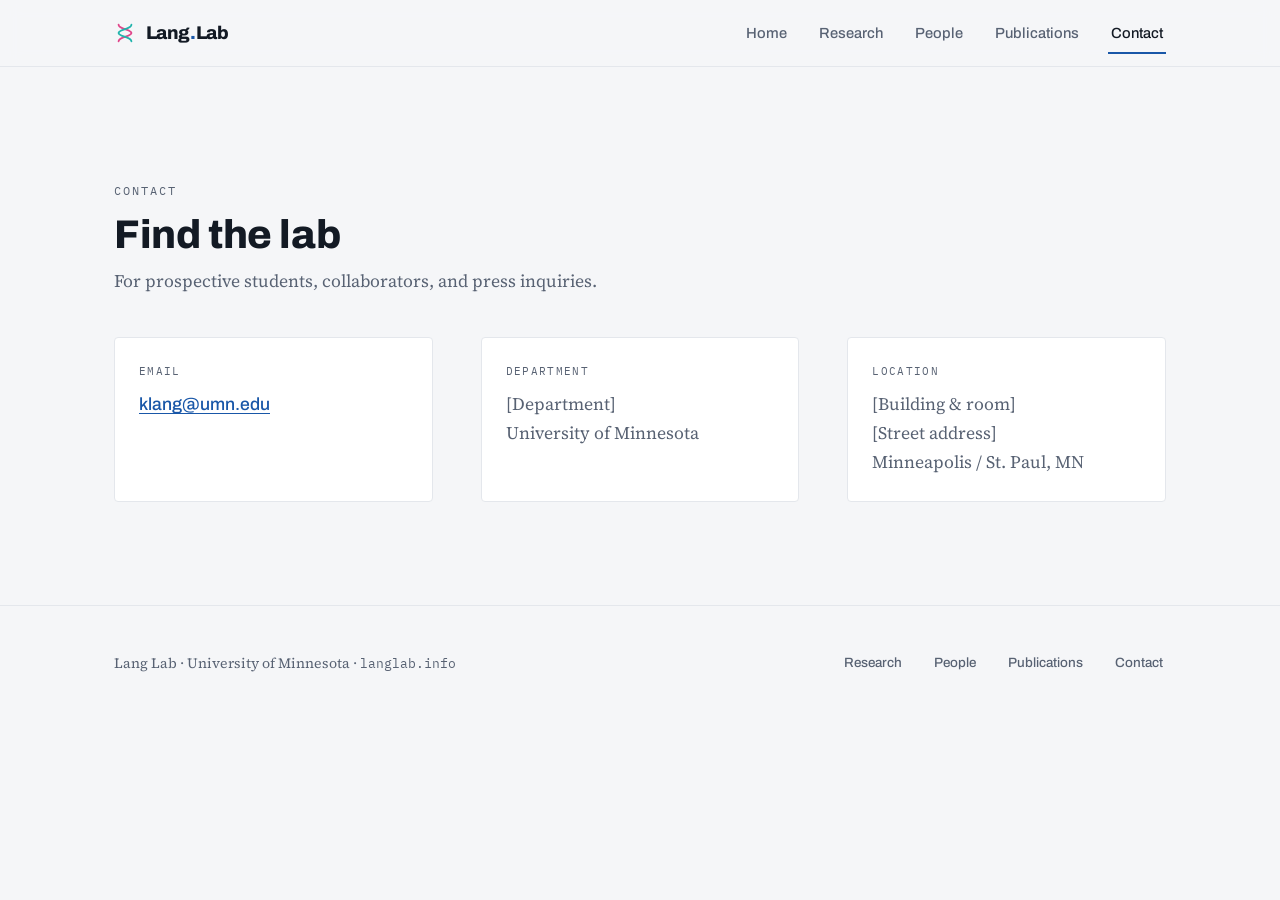
==== contact.html @ 55b40284 "Initial Lang Lab site" ====
<!DOCTYPE html>
<html lang="en">
<head>
<meta charset="UTF-8">
<meta name="viewport" content="width=device-width, initial-scale=1">
<title>Contact — Lang Lab</title>
<meta name="description" content="Contact the Lang Lab at the University of Minnesota.">
<link rel="preconnect" href="https://fonts.googleapis.com">
<link rel="preconnect" href="https://fonts.gstatic.com" crossorigin>
<link href="https://fonts.googleapis.com/css2?family=Archivo:wght@400;500;600;700&family=Archivo+Expanded:wght@700;800&family=Source+Serif+4:opsz,wght@8..60,400;8..60,600&family=IBM+Plex+Mono:wght@400;500&display=swap" rel="stylesheet">
<link rel="stylesheet" href="styles.css">
</head>
<body>

<header class="site-head">
  <div class="wrap">
    <a class="brand" href="index.html" aria-label="Lang Lab home">
      <svg class="mark" viewBox="0 0 24 24" fill="none" aria-hidden="true">
        <path d="M5 3c0 5 14 5 14 9s-14 4-14 9" stroke="#E0468A" stroke-width="2" stroke-linecap="round"/>
        <path d="M19 3c0 5-14 5-14 9s14 4 14 9" stroke="#21B4AC" stroke-width="2" stroke-linecap="round"/>
      </svg>
      <span class="name">Lang<span>.</span>Lab</span>
    </a>
    <button class="nav-toggle" aria-label="Menu" aria-expanded="false" aria-controls="nav">
      <svg width="20" height="20" viewBox="0 0 20 20" fill="none"><path d="M3 6h14M3 10h14M3 14h14" stroke="currentColor" stroke-width="1.8" stroke-linecap="round"/></svg>
    </button>
    <nav class="nav" id="nav">
      <a href="index.html">Home</a>
      <a href="research.html">Research</a>
      <a href="people.html">People</a>
      <a href="publications.html">Publications</a>
      <a href="contact.html" aria-current="page">Contact</a>
    </nav>
  </div>
</header>

<main>
  <section class="section">
    <div class="wrap">
      <div class="sec-head">
        <p class="eyebrow">Contact</p>
        <h2>Find the lab</h2>
        <p>For prospective students, collaborators, and press inquiries.</p>
      </div>
      <div class="contact-grid">
        <div class="contact-card">
          <p class="label">Email</p>
          <a class="email" data-u="klang" data-d="umn.edu" data-show="address">klang [at] umn.edu</a>
        </div>
        <div class="contact-card">
          <p class="label">Department</p>
          <p style="margin:0;color:var(--slate);">[Department]<br>University of Minnesota</p>
        </div>
        <div class="contact-card">
          <p class="label">Location</p>
          <p style="margin:0;color:var(--slate);">[Building &amp; room]<br>[Street address]<br>Minneapolis / St. Paul, MN</p>
        </div>
      </div>
    </div>
  </section>
</main>

<footer class="site-foot">
  <div class="wrap">
    <div>Lang Lab · University of Minnesota · <span style="font-family:var(--mono);font-size:0.82rem;">langlab.info</span></div>
    <nav class="nav">
      <a href="research.html">Research</a>
      <a href="people.html">People</a>
      <a href="publications.html">Publications</a>
      <a href="contact.html">Contact</a>
    </nav>
  </div>
</footer>

<script src="assets/site.js"></script>
</body>
</html>
---- styles.css ----
/* =========================================================================
   Lang Lab — shared stylesheet
   Design system lives at the top. Want a different look? Most of it can be
   changed by editing the tokens in :root below (colors, fonts, spacing).
   ========================================================================= */

:root {
  /* ---- Palette ---------------------------------------------------------
     Grounded in two-channel fluorescence microscopy: a cool "assay blue"
     (DNA stain) for structure, plus a magenta + cyan channel pair used only
     in the signature merge motif. */
  --paper:      #F5F6F8;  /* page background, cool off-white */
  --card:       #FFFFFF;  /* raised surfaces */
  --ink:        #131A24;  /* primary text, cool near-black */
  --slate:      #586273;  /* secondary text */
  --slate-2:    #8A93A1;  /* tertiary / captions */
  --line:       #E4E7EC;  /* hairline borders */
  --accent:     #1957A8;  /* assay blue — links, active states */
  --accent-ink: #0F3E7D;  /* darker accent for hover */
  --chan-mag:   #E0468A;  /* fluorescence channel A */
  --chan-cyan:  #21B4AC;  /* fluorescence channel B */
  --field:      #0B0F16;  /* dark microscope-field chip */

  /* ---- Type ------------------------------------------------------------ */
  --display: "Archivo Expanded", "Archivo", system-ui, sans-serif;
  --sans:    "Archivo", system-ui, -apple-system, sans-serif;
  --serif:   "Source Serif 4", Georgia, "Times New Roman", serif;
  --mono:    "IBM Plex Mono", ui-monospace, "SF Mono", monospace;

  /* ---- Rhythm ----------------------------------------------------------- */
  --measure: 68ch;
  --gap: clamp(1.5rem, 4vw, 3rem);
  --pad-x: clamp(1.25rem, 5vw, 5rem);
  --radius: 4px;
}

/* ---- Reset / base -------------------------------------------------------- */
*, *::before, *::after { box-sizing: border-box; }
html { -webkit-text-size-adjust: 100%; scroll-behavior: smooth; }
@media (prefers-reduced-motion: reduce) {
  html { scroll-behavior: auto; }
  *, *::before, *::after { animation-duration: .001ms !important; animation-iteration-count: 1 !important; transition-duration: .001ms !important; }
}

body {
  margin: 0;
  background: var(--paper);
  color: var(--ink);
  font-family: var(--serif);
  font-size: clamp(1rem, 0.96rem + 0.2vw, 1.1rem);
  line-height: 1.65;
  -webkit-font-smoothing: antialiased;
  text-rendering: optimizeLegibility;
}

h1, h2, h3, h4 { font-family: var(--display); font-weight: 800; line-height: 1.04; letter-spacing: -0.01em; margin: 0; }
p { margin: 0 0 1rem; max-width: var(--measure); }
a { color: var(--accent); text-underline-offset: 3px; text-decoration-thickness: 1px; }
a:hover { color: var(--accent-ink); }
img { max-width: 100%; display: block; }

:focus-visible { outline: 2.5px solid var(--accent); outline-offset: 3px; border-radius: 2px; }

.eyebrow {
  font-family: var(--mono);
  font-size: 0.72rem;
  letter-spacing: 0.18em;
  text-transform: uppercase;
  color: var(--slate);
  margin: 0 0 0.9rem;
}

/* ---- Layout shell -------------------------------------------------------- */
.wrap { width: min(1180px, 100%); margin-inline: auto; padding-inline: var(--pad-x); }
.section { padding-block: clamp(3.5rem, 8vw, 6.5rem); }
.section + .section { border-top: 1px solid var(--line); }

/* ---- Header / nav -------------------------------------------------------- */
.site-head {
  position: sticky; top: 0; z-index: 50;
  background: color-mix(in srgb, var(--paper) 86%, transparent);
  backdrop-filter: saturate(140%) blur(10px);
  border-bottom: 1px solid var(--line);
}
.site-head .wrap { display: flex; align-items: center; justify-content: space-between; gap: 1rem; min-height: 66px; }
.brand { display: flex; align-items: center; gap: 0.6rem; text-decoration: none; color: var(--ink); }
.brand:hover { color: var(--ink); }
.brand .mark { width: 22px; height: 22px; flex: none; }
.brand .name { font-family: var(--display); font-weight: 800; letter-spacing: -0.02em; font-size: 1.15rem; }
.brand .name span { color: var(--accent); }

.nav { display: flex; align-items: center; gap: clamp(0.4rem, 2vw, 1.6rem); }
.nav a {
  font-family: var(--sans); font-weight: 500; font-size: 0.92rem;
  color: var(--slate); text-decoration: none; padding: 0.4rem 0.2rem; position: relative;
}
.nav a:hover { color: var(--ink); }
.nav a[aria-current="page"] { color: var(--ink); }
.nav a[aria-current="page"]::after {
  content: ""; position: absolute; left: 0; right: 0; bottom: -2px; height: 2px; background: var(--accent);
}
.nav-toggle { display: none; }

/* ---- Hero ---------------------------------------------------------------- */
.hero { padding-block: clamp(3rem, 7vw, 5.5rem) clamp(3.5rem, 8vw, 6rem); }
.hero-grid { display: grid; grid-template-columns: 1.15fr 0.85fr; gap: clamp(2rem, 5vw, 4rem); align-items: center; }
.hero h1 {
  font-family: var(--display);
  font-size: clamp(2.3rem, 1.4rem + 4vw, 4.1rem);
  letter-spacing: -0.025em;
  margin-bottom: 1.3rem;
}
.hero h1 em { font-style: normal; color: var(--accent); }
.hero .lede { font-size: clamp(1.1rem, 1.02rem + 0.5vw, 1.3rem); color: var(--slate); max-width: 46ch; }
.hero .cta-row { display: flex; flex-wrap: wrap; gap: 0.8rem; margin-top: 1.8rem; }

/* ---- Microscope-field signature ----------------------------------------- */
.field {
  position: relative; aspect-ratio: 1 / 1; width: 100%; max-width: 380px; margin-inline: auto;
  background: var(--field); border-radius: var(--radius);
  overflow: hidden; box-shadow: 0 24px 50px -28px rgba(11,15,22,0.55);
  border: 1px solid #1d2530;
}
.field .chan { position: absolute; inset: 0; mix-blend-mode: screen; filter: blur(2px); }
.field .chan::before, .field .chan::after {
  content: ""; position: absolute; border-radius: 50%; filter: blur(14px);
}
.field .chan.a::before { width: 52%; height: 52%; left: 16%; top: 20%; background: var(--chan-mag); animation: drift-a 14s ease-in-out infinite; }
.field .chan.a::after  { width: 30%; height: 30%; left: 48%; top: 52%; background: var(--chan-mag); opacity: 0.8; animation: drift-a 18s ease-in-out infinite reverse; }
.field .chan.b::before { width: 50%; height: 50%; left: 40%; top: 30%; background: var(--chan-cyan); animation: drift-b 16s ease-in-out infinite; }
.field .chan.b::after  { width: 26%; height: 26%; left: 22%; top: 50%; background: var(--chan-cyan); opacity: 0.85; animation: drift-b 20s ease-in-out infinite reverse; }
.field .grid-overlay {
  position: absolute; inset: 0;
  background-image: linear-gradient(rgba(255,255,255,0.05) 1px, transparent 1px),
                    linear-gradient(90deg, rgba(255,255,255,0.05) 1px, transparent 1px);
  background-size: 28px 28px;
}
.field .scalebar {
  position: absolute; left: 16px; bottom: 14px; display: flex; align-items: center; gap: 8px;
  font-family: var(--mono); font-size: 0.62rem; letter-spacing: 0.1em; color: rgba(255,255,255,0.7);
}
.field .scalebar i { display: block; width: 40px; height: 3px; background: rgba(255,255,255,0.8); }
.field .tag {
  position: absolute; right: 14px; top: 12px;
  font-family: var(--mono); font-size: 0.6rem; letter-spacing: 0.12em;
  color: rgba(255,255,255,0.6);
}
@keyframes drift-a { 0%,100% { transform: translate(0,0); } 50% { transform: translate(8%, -6%); } }
@keyframes drift-b { 0%,100% { transform: translate(0,0); } 50% { transform: translate(-7%, 7%); } }

/* ---- Buttons ------------------------------------------------------------- */
.btn {
  display: inline-flex; align-items: center; gap: 0.5rem;
  font-family: var(--sans); font-weight: 600; font-size: 0.95rem;
  padding: 0.7rem 1.15rem; border-radius: var(--radius);
  text-decoration: none; border: 1px solid transparent; cursor: pointer; transition: background .15s, border-color .15s, color .15s;
}
.btn-primary { background: var(--accent); color: #fff; }
.btn-primary:hover { background: var(--accent-ink); color: #fff; }
.btn-ghost { background: transparent; color: var(--ink); border-color: var(--line); }
.btn-ghost:hover { border-color: var(--ink); color: var(--ink); }

/* ---- Section headings ---------------------------------------------------- */
.sec-head { margin-bottom: clamp(1.8rem, 4vw, 2.6rem); }
.sec-head h2 { font-size: clamp(1.7rem, 1.2rem + 1.8vw, 2.5rem); }
.sec-head p { color: var(--slate); margin-top: 0.7rem; }

/* ---- Research approach cards --------------------------------------------- */
.cards { display: grid; grid-template-columns: repeat(auto-fit, minmax(240px, 1fr)); gap: 1px; background: var(--line); border: 1px solid var(--line); border-radius: var(--radius); overflow: hidden; }
.card { background: var(--card); padding: clamp(1.4rem, 3vw, 2rem); }
.card .num { font-family: var(--mono); font-size: 0.72rem; letter-spacing: 0.12em; color: var(--chan-mag); }
.card h3 { font-family: var(--sans); font-weight: 700; font-size: 1.18rem; margin: 0.6rem 0 0.5rem; letter-spacing: -0.01em; }
.card p { font-size: 0.96rem; color: var(--slate); margin: 0; }

/* ---- Approach chips ------------------------------------------------------ */
.chips { display: flex; flex-wrap: wrap; gap: 0.5rem; margin-top: 1.4rem; }
.chip { font-family: var(--mono); font-size: 0.74rem; letter-spacing: 0.06em; color: var(--ink);
  background: var(--card); border: 1px solid var(--line); border-radius: 100px; padding: 0.4rem 0.85rem; }

/* ---- People grid --------------------------------------------------------- */
.people-grid { display: grid; grid-template-columns: repeat(auto-fill, minmax(230px, 1fr)); gap: clamp(1.2rem, 3vw, 2rem); }
.person .photo {
  aspect-ratio: 4 / 5; background: linear-gradient(135deg, #e9edf2, #dde3ea);
  border-radius: var(--radius); border: 1px solid var(--line); overflow: hidden;
  display: flex; align-items: flex-end; justify-content: flex-start;
}
.person .photo img { width: 100%; height: 100%; object-fit: cover; }
.person .photo .ph { font-family: var(--mono); font-size: 0.62rem; color: var(--slate-2); padding: 0.6rem; letter-spacing: 0.08em; }
.person h3 { font-family: var(--sans); font-weight: 700; font-size: 1.08rem; margin: 0.85rem 0 0.15rem; letter-spacing: -0.01em; }
.person .role { font-family: var(--mono); font-size: 0.7rem; letter-spacing: 0.08em; text-transform: uppercase; color: var(--accent); }
.person p { font-size: 0.9rem; color: var(--slate); margin: 0.55rem 0 0.5rem; }
.person .links { display: flex; gap: 0.8rem; font-family: var(--sans); font-size: 0.82rem; font-weight: 500; }
.email { cursor: pointer; }
.person.lead { grid-column: 1 / -1; }
@media (min-width: 720px) {
  .person.lead { display: grid; grid-template-columns: 230px 1fr; gap: 2rem; align-items: start; }
  .person.lead > div:last-child { padding-top: 0.3rem; }
  .person.lead h3 { font-size: 1.5rem; margin-top: 0; }
  .person.lead p { font-size: 1rem; max-width: 60ch; }
}

/* ---- Publications -------------------------------------------------------- */
.pub-year { display: flex; align-items: baseline; gap: 1rem; margin: 2.4rem 0 1rem; }
.pub-year:first-of-type { margin-top: 0; }
.pub-year h3 { font-family: var(--mono); font-weight: 600; font-size: 1.05rem; color: var(--ink); letter-spacing: 0.02em; }
.pub-year .rule { flex: 1; height: 1px; background: var(--line); }
.pub { padding: 1rem 0; border-bottom: 1px solid var(--line); display: grid; grid-template-columns: auto 1fr; gap: 1rem; }
.pub .idx { font-family: var(--mono); font-size: 0.78rem; color: var(--slate-2); padding-top: 0.15rem; }
.pub .title { font-family: var(--serif); font-weight: 600; color: var(--ink); margin: 0 0 0.25rem; line-height: 1.4; }
.pub .authors { font-size: 0.9rem; color: var(--slate); margin: 0 0 0.3rem; }
.pub .authors .me { color: var(--ink); font-weight: 600; }
.pub .meta { font-family: var(--mono); font-size: 0.78rem; color: var(--slate); }
.pub .meta .journal { color: var(--accent); }
.pub .plinks { margin-top: 0.4rem; display: flex; gap: 0.8rem; font-family: var(--sans); font-size: 0.8rem; font-weight: 500; }

/* ---- Contact / prose ----------------------------------------------------- */
.prose { max-width: var(--measure); }
.prose p { font-size: 1.05rem; }
.contact-grid { display: grid; grid-template-columns: repeat(auto-fit, minmax(220px, 1fr)); gap: var(--gap); margin-top: 2rem; }
.contact-card { background: var(--card); border: 1px solid var(--line); border-radius: var(--radius); padding: 1.5rem; }
.contact-card .label { font-family: var(--mono); font-size: 0.7rem; letter-spacing: 0.12em; text-transform: uppercase; color: var(--slate); margin-bottom: 0.6rem; }
.contact-card a { font-family: var(--sans); font-weight: 500; }

/* ---- Footer -------------------------------------------------------------- */
.site-foot { border-top: 1px solid var(--line); padding-block: 2.5rem; color: var(--slate); font-size: 0.88rem; }
.site-foot .wrap { display: flex; flex-wrap: wrap; gap: 1rem 2rem; align-items: center; justify-content: space-between; }
.site-foot .nav a { font-size: 0.84rem; }

/* ---- Responsive nav ------------------------------------------------------ */
@media (max-width: 680px) {
  .hero-grid { grid-template-columns: 1fr; }
  .field { order: -1; max-width: 300px; }
  .nav-toggle {
    display: inline-flex; align-items: center; justify-content: center;
    width: 42px; height: 42px; background: transparent; border: 1px solid var(--line);
    border-radius: var(--radius); cursor: pointer; color: var(--ink);
  }
  .nav {
    position: fixed; inset: 66px 0 auto 0; flex-direction: column; align-items: stretch; gap: 0;
    background: var(--paper); border-bottom: 1px solid var(--line);
    padding: 0.5rem var(--pad-x) 1.2rem; transform: translateY(-120%); transition: transform .25s ease;
    box-shadow: 0 20px 30px -24px rgba(0,0,0,0.3);
  }
  .nav[data-open="true"] { transform: translateY(0); }
  .nav a { padding: 0.85rem 0; border-bottom: 1px solid var(--line); font-size: 1rem; }
  .nav a[aria-current="page"]::after { display: none; }
  .pub { grid-template-columns: 1fr; gap: 0.3rem; }
  .pub .idx { display: none; }
}

/* ---- Research: jump list + question sections ----------------------------- */
.toc { margin-top: 1.9rem; }
.toc .toc-label { font-family: var(--mono); font-size: 0.7rem; letter-spacing: 0.14em; text-transform: uppercase; color: var(--slate); margin-bottom: 0.85rem; }
.toc ol { list-style: none; margin: 0; padding: 0; display: flex; flex-wrap: wrap; gap: 0.6rem; }
.toc a {
  display: inline-flex; align-items: baseline; gap: 0.6rem;
  font-family: var(--sans); font-weight: 500; font-size: 0.92rem;
  text-decoration: none; color: var(--ink);
  border: 1px solid var(--line); border-radius: 100px; padding: 0.55rem 1rem;
  background: var(--card); transition: border-color .15s, color .15s, background .15s;
}
.toc a:hover, .toc a:focus-visible { border-color: var(--accent); color: var(--accent); }
.toc a .n { font-family: var(--mono); font-size: 0.74rem; color: var(--chan-mag); }

/* Each research area scrolls to sit clear of the sticky header */
.area { scroll-margin-top: 88px; }
.area .eyebrow { color: var(--accent); }

/* ---- Research figures ---------------------------------------------------- */
/* Holds one figure or many: a lone image fills the row, extra figures flow
   into an even grid automatically — no layout changes needed to add more. */
.figs { display: grid; gap: 1.2rem; grid-template-columns: repeat(auto-fit, minmax(min(100%, 300px), 1fr)); margin-top: 2.2rem; }
.fig { margin: 0; }
.fig img { width: 100%; height: auto; display: block; border: 1px solid var(--line); border-radius: var(--radius); background: var(--card); }
.fig figcaption { font-family: var(--mono); font-size: 0.74rem; line-height: 1.55; color: var(--slate); margin-top: 0.65rem; }
.fig .ph {
  aspect-ratio: 3 / 2; display: flex; align-items: center; justify-content: center; text-align: center;
  border: 1px dashed var(--slate-2); border-radius: var(--radius);
  background: linear-gradient(135deg, #eef1f5, #e6eaf0);
  font-family: var(--mono); font-size: 0.72rem; letter-spacing: 0.05em; color: var(--slate); padding: 1rem;
}

/* Research areas: text left, figure(s) right, tops aligned (stacks on mobile) */
@media (min-width: 820px) {
  .area .wrap {
    display: grid;
    grid-template-columns: minmax(0, 1.15fr) minmax(0, 0.85fr);
    grid-template-rows: auto 1fr;
    column-gap: clamp(2rem, 4vw, 3.5rem);
    align-items: start;
  }
  .area .sec-head { grid-column: 1; grid-row: 1; margin-bottom: 1.2rem; }
  .area .prose    { grid-column: 1; grid-row: 2; align-self: start; }
  .area .figs     { grid-column: 2; grid-row: 2; align-self: start; margin-top: 0; }
}
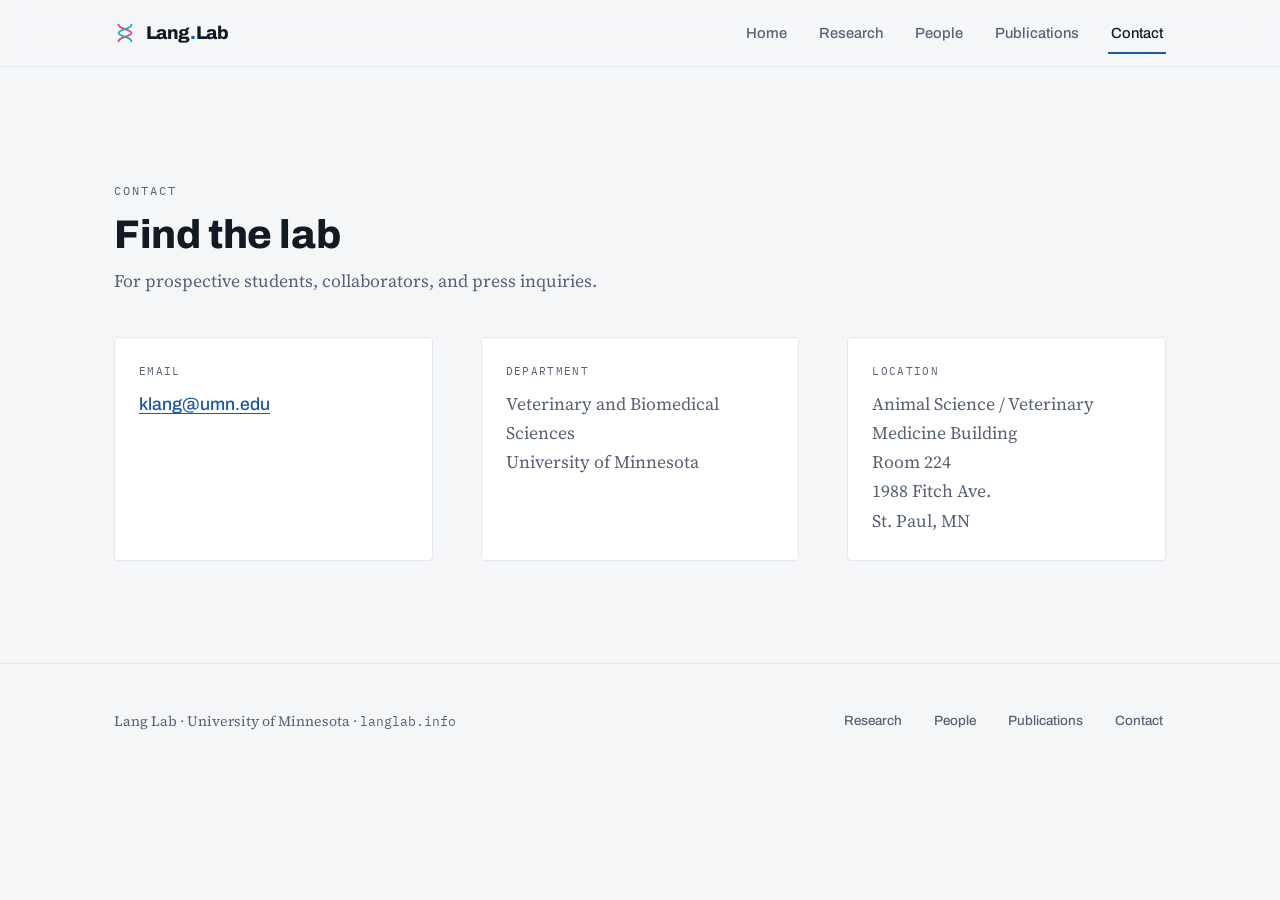
==== commit 41935541: "contact page updated" ====
--- a/contact.html
+++ b/contact.html
@@ -49,11 +49,11 @@
         </div>
         <div class="contact-card">
           <p class="label">Department</p>
-          <p style="margin:0;color:var(--slate);">[Department]<br>University of Minnesota</p>
+          <p style="margin:0;color:var(--slate);">Veterinary and Biomedical Sciences<br>University of Minnesota</p>
         </div>
         <div class="contact-card">
           <p class="label">Location</p>
-          <p style="margin:0;color:var(--slate);">[Building &amp; room]<br>[Street address]<br>Minneapolis / St. Paul, MN</p>
+          <p style="margin:0;color:var(--slate);">Animal Science / Veterinary Medicine Building <br> Room 224<br>1988 Fitch Ave.<br>St. Paul, MN</p>
         </div>
       </div>
     </div>
